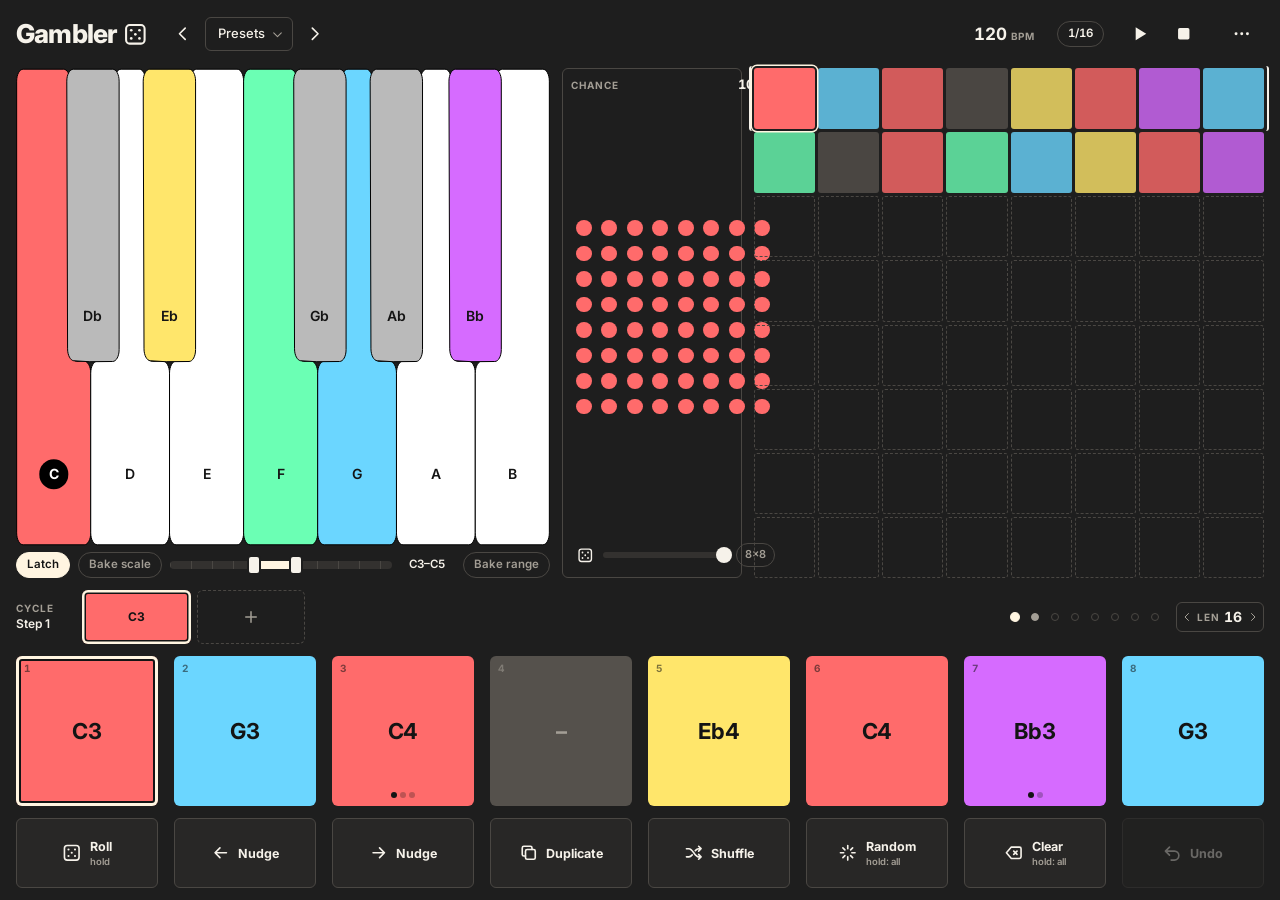
==== web/index.html @ 9e31f513 "Add webview UI prototype with mock engine Vanilla HTML/CSS/JS frontend for the planned WebBrowserCom" ====
<!doctype html>
<html lang="en">
<head>
<meta charset="utf-8">
<meta name="viewport" content="width=device-width, initial-scale=1, viewport-fit=cover, user-scalable=no">
<title>Gambler</title>
<link rel="stylesheet" href="css/style.css">
</head>
<body>
<!--APP-->
<div id="app" class="app">

  <header class="bar">
    <div class="logo">Gambler<span data-icon="dice"></span></div>

    <div class="preset">
      <button id="preset-prev" class="icon-btn" data-icon="chevL" data-learn="preset-prev" aria-label="Previous preset"></button>
      <button id="preset-name" class="preset-name" aria-haspopup="true"><span id="preset-label">Presets</span><span data-icon="chevDown"></span></button>
      <button id="preset-next" class="icon-btn" data-icon="chevR" data-learn="preset-next" aria-label="Next preset"></button>
    </div>

    <div class="bar-spacer"></div>

    <button id="tempo" class="tempo" aria-label="Tempo. Drag up or down to change"><b id="tempo-val">120</b><small>BPM</small></button>
    <button id="subdiv" class="chip" data-learn="subdivision" aria-label="Step size">1/16</button>

    <div class="transport">
      <button id="play" class="icon-btn play" data-learn="play" aria-label="Play or pause"><span class="when-stopped" data-icon="play"></span><span class="when-playing" data-icon="pause"></span></button>
      <button id="stop" class="icon-btn" data-icon="stop" data-learn="stop" aria-label="Stop"></button>
    </div>

    <button id="menu-btn" class="icon-btn" data-icon="more" aria-label="More" aria-haspopup="true"></button>
  </header>

  <section class="upper">
    <div class="scale-panel">
      <div class="keys-wrap">
        <svg id="keys" class="keys" preserveAspectRatio="none" role="group" aria-label="Scale keys"></svg>
        <div id="key-labels" class="key-labels"></div>
      </div>
      <div class="scale-tools">
        <button id="latch" class="chip" data-learn="latch" title="On: tap keys to toggle them. Off: a key is in the scale only while held.">Latch</button>
        <button id="bake-scale" class="chip" data-learn="bake-scale" title="Write the scale into the stored notes instead of applying it while playing.">Bake scale</button>
        <div id="range" class="range" data-learn="range" role="group" aria-label="Note range">
          <div class="range-track"><div class="range-fill"></div><div class="range-handle" data-h="min"></div><div class="range-handle" data-h="max"></div></div>
        </div>
        <span id="range-label" class="range-label">C3–C5</span>
        <button id="bake-range" class="chip" data-learn="bake-range" title="Write the range into the stored notes instead of applying it while playing.">Bake range</button>
      </div>
    </div>

    <div class="prob-panel">
      <div class="panel-head"><span class="label">Chance</span><b id="prob-val">100%</b></div>
      <div class="prob-box"><div id="prob-grid" class="prob-grid" data-learn="probability" aria-label="Chance pattern. Drag to paint cells"></div></div>
      <div class="prob-tools">
        <button id="prob-dice" class="icon-btn small" data-icon="dice" aria-label="Scatter the pattern again"></button>
        <input id="prob-slider" class="slider" type="range" min="0" max="100" step="1" value="100" aria-label="Chance that a rolled step plays">
        <button id="prob-div" class="chip small" aria-label="Pattern size">8×8</button>
      </div>
    </div>

    <div class="grid-panel">
      <div id="seq-grid" class="seq-grid" aria-label="Sequence overview. Tap a row to page, drag to set length"><div class="page-frame"></div></div>
    </div>
  </section>

  <section class="lane">
    <div class="lane-title"><span class="label">Cycle</span><span id="lane-step">Step 1</span></div>
    <div id="cycle" class="cycle"></div>
    <div class="lane-right">
      <div id="pages" class="pages" aria-label="Pages"></div>
      <div id="len" class="len" role="group" aria-label="Sequence length. Drag sideways, or tap either side">
        <span data-icon="chevL"></span><span class="label">Len</span><b id="len-val">16</b><span data-icon="chevR"></span>
      </div>
    </div>
  </section>

  <section id="pads" class="pads" aria-label="Steps"></section>
  <section id="actions" class="actions" aria-label="Sequence actions"></section>
</div>

<div id="learn-banner" class="learn-banner" hidden>
  <span data-icon="learn"></span>
  <span id="learn-text">MIDI learn: tap a control, then move a knob or key on your controller.</span>
  <button id="learn-clear" class="chip" hidden>Remove mapping</button>
  <button id="learn-done" class="chip solid">Done</button>
</div>

<div id="popover" class="popover" hidden></div>

<div id="sheet" class="sheet" hidden>
  <div class="sheet-card" role="dialog" aria-label="Settings">
    <div class="sheet-head"><h2>Settings</h2><button id="sheet-close" class="icon-btn" data-icon="close" aria-label="Close settings"></button></div>
    <div class="sheet-body">
      <fieldset>
        <legend>Clock</legend>
        <div class="row"><span>Source</span><div id="set-clock" class="seg" data-param="clockMode"><button data-v="0">Internal</button><button data-v="1">Host</button><button data-v="2">MIDI clock</button></div></div>
        <div class="row"><label for="set-bpm">Tempo</label><input id="set-bpm" type="number" min="20" max="999" step="1" inputmode="numeric"></div>
        <div class="row"><span>Step size</span><div id="set-subdiv" class="seg" data-param="subdivision"><button data-v="0">1/4</button><button data-v="1">1/8</button><button data-v="2">1/16</button><button data-v="3">1/32</button></div></div>
      </fieldset>
      <fieldset>
        <legend>MIDI</legend>
        <div class="row"><label for="set-channel">Output channel</label><select id="set-channel"></select></div>
        <div class="row"><label for="set-notelen">Note length <b id="set-notelen-val"></b></label><input id="set-notelen" class="slider" type="range" min="10" max="200" step="5"></div>
        <div class="row"><label for="set-preview">Play notes while editing</label><input id="set-preview" class="switch" type="checkbox"></div>
        <div class="row"><label for="set-follow">Follow the playhead</label><input id="set-follow" class="switch" type="checkbox"></div>
      </fieldset>
      <fieldset>
        <legend>Note colours</legend>
        <div id="set-colours" class="colours"></div>
        <div class="row"><span></span><button id="set-colours-reset" class="chip">Reset colours</button></div>
      </fieldset>
    </div>
  </div>
</div>

<div id="toast" class="toast" role="status" hidden></div>
<!--/APP-->
<script src="js/icons.js"></script>
<script src="js/mock-engine.js"></script>
<script src="js/bridge.js"></script>
<script src="js/app.js"></script>
</body>
</html>
---- web/css/style.css ----
/* Layout: one screen, five bands (bar, scale + chance + overview, cycle lane,
   pads, actions). Keys and pads carry all the colour; everything else stays graphite. */
@font-face {
  font-family: "Inter";
  src: url("../fonts/Inter-VariableFont.ttf") format("truetype");
  font-weight: 100 900;
  font-display: swap;
}

:root {
  color-scheme: dark;
  --bg: #1e1e1e;
  --panel: #282726;
  --raise: #33312f;
  --line: #4a4743;
  --ink: #f6f2ea;
  --mute: #a39e95;
  --cream: #fff5e1;      /* playhead fill and selection outline */
  --accent: #ff6b6b;     /* chance dots, roll, learn */
  --go: #4ade80;         /* transport running */
  --rest: #55514c;
  --on-colour: #141414;  /* text on note colours */

  --font: "Inter", system-ui, -apple-system, "Segoe UI", sans-serif;
  --gap: clamp(6px, 1.6vh, 12px);
  --r: 6px;
  --bar-h: clamp(34px, 8vh, 44px);
  --lane-h: clamp(38px, 9.5vh, 54px);
  --pads-h: clamp(60px, 21vh, 150px);
  --actions-h: clamp(42px, 11.5vh, 70px);
}

*, *::before, *::after { box-sizing: border-box; }
[hidden] { display: none !important; }

html, body { height: 100%; }

body {
  margin: 0;
  background: var(--bg);
  color: var(--ink);
  font: 500 13px/1.2 var(--font);
  overflow: hidden;
  overscroll-behavior: none;
  -webkit-user-select: none;
  user-select: none;
  -webkit-touch-callout: none;
  -webkit-tap-highlight-color: transparent;
}

button, input, select { font: inherit; color: inherit; }
button { background: none; border: 0; padding: 0; cursor: pointer; touch-action: manipulation; }
button:focus-visible, input:focus-visible, select:focus-visible, [tabindex]:focus-visible {
  outline: 2px solid var(--cream);
  outline-offset: 2px;
}

.icon { width: 1.5em; height: 1.5em; display: block; flex: none; }
[data-icon] { display: inline-flex; align-items: center; justify-content: center; }
.label { font-size: 10px; font-weight: 700; letter-spacing: 0.09em; text-transform: uppercase; color: var(--mute); }

/* ------------------------------------------------------------ app frame */
.app {
  height: 100%;
  display: grid;
  grid-template-rows: var(--bar-h) minmax(0, 1fr) var(--lane-h) var(--pads-h) var(--actions-h);
  gap: var(--gap);
  padding-block: var(--gap);
  padding-left: max(16px, env(safe-area-inset-left, 0px));
  padding-right: max(16px, env(safe-area-inset-right, 0px));
}

/* ------------------------------------------------------------ top bar */
.bar { display: flex; align-items: center; gap: clamp(6px, 1.2vw, 14px); min-width: 0; }
.bar-spacer { flex: 1; }
.logo { display: flex; align-items: center; gap: 6px; font-size: clamp(18px, 5vh, 26px); font-weight: 800; letter-spacing: -0.03em; }
.logo .icon { width: 0.95em; height: 0.95em; }

.icon-btn {
  width: var(--bar-h); height: var(--bar-h); max-width: 44px; max-height: 44px;
  display: inline-flex; align-items: center; justify-content: center;
  border-radius: var(--r); color: var(--ink); flex: none;
}
.icon-btn:active { background: var(--raise); }
.icon-btn.small { width: 28px; height: 28px; font-size: 11px; }

.preset { display: flex; align-items: center; min-width: 0; }
.preset-name {
  display: flex; align-items: center; gap: 6px; height: calc(var(--bar-h) - 8px); max-height: 34px;
  padding: 0 8px 0 12px; border: 1.5px solid var(--line); border-radius: var(--r);
  min-width: 0; max-width: 22vw;
}
.preset-name #preset-label { overflow: hidden; text-overflow: ellipsis; white-space: nowrap; }
.preset-name .icon { width: 1em; height: 1em; color: var(--mute); }

.tempo { display: flex; align-items: baseline; gap: 4px; padding: 6px 8px; border-radius: var(--r); touch-action: none; cursor: ns-resize; }
.tempo b { font-size: 17px; font-weight: 700; font-variant-numeric: tabular-nums; }
.tempo small { font-size: 10px; font-weight: 700; letter-spacing: 0.08em; color: var(--mute); }

.chip {
  height: 26px; padding: 0 10px; border-radius: 999px; border: 1.5px solid var(--line);
  font-size: 11.5px; font-weight: 600; white-space: nowrap; color: var(--mute); flex: none;
}
.chip.is-on { background: var(--cream); border-color: var(--cream); color: var(--on-colour); }
.chip.solid { background: var(--ink); border-color: var(--ink); color: var(--on-colour); }
.chip.small { height: 24px; padding: 0 8px; font-size: 11px; }
#subdiv { color: var(--ink); font-variant-numeric: tabular-nums; }

.transport { display: flex; }
.play .when-playing { display: none; }
.is-playing .play { color: var(--go); }
.is-playing .play .when-playing { display: inline-flex; }
.is-playing .play .when-stopped { display: none; }

/* ------------------------------------------------------------ upper band */
.upper { display: flex; gap: var(--gap); min-height: 0; }
.scale-panel { flex: 1; min-width: 0; display: flex; flex-direction: column; gap: 6px; }

.keys-wrap { position: relative; flex: 1; min-height: 0; touch-action: none; }
.keys { position: absolute; inset: 0; width: 100%; height: 100%; display: block; }
.keys path { stroke: #000; stroke-width: 1; vector-effect: non-scaling-stroke; transition: fill 0.14s ease-out; cursor: pointer; }
.key-labels { position: absolute; inset: 0; pointer-events: none; }
.key-label {
  position: absolute; transform: translate(-50%, -50%);
  width: 2.1em; height: 2.1em; border-radius: 50%;
  display: flex; align-items: center; justify-content: center;
  font-size: clamp(10px, 2.6vh, 14px); font-weight: 600; color: var(--on-colour);
  transition: background 0.12s, color 0.12s;
}
.key-label.is-active { background: #000; color: #fff; font-weight: 700; transition-duration: 0.05s; }

.scale-tools { display: flex; align-items: center; gap: 8px; min-width: 0; }
.range { flex: 1; min-width: 60px; height: 26px; display: flex; align-items: center; touch-action: none; cursor: ew-resize; border-radius: var(--r); }
.range-track {
  position: relative; width: 100%; height: 8px; border-radius: 4px; background: var(--raise);
  /* a tick at every C */
  background-image: repeating-linear-gradient(90deg, var(--line) 0 1px, transparent 1px calc(100% * 12 / 127));
}
.range-fill { position: absolute; top: 0; bottom: 0; border-radius: 4px; background: var(--cream); }
.range-handle {
  position: absolute; top: 50%; width: 14px; height: 20px; margin: -10px 0 0 -7px;
  border-radius: 4px; background: var(--ink); border: 2px solid var(--bg);
}
.range-label { font-size: 11.5px; font-weight: 600; font-variant-numeric: tabular-nums; min-width: 4.8em; text-align: center; }

.prob-panel {
  flex: none; width: clamp(118px, 15vw, 180px);
  display: grid; grid-template-rows: auto minmax(0, 1fr) auto; gap: 6px;
  padding: 8px; border: 1.5px solid var(--line); border-radius: var(--r);
}
.panel-head { display: flex; align-items: baseline; justify-content: space-between; }
.panel-head b { font-size: 13px; font-variant-numeric: tabular-nums; }
.prob-box { min-height: 0; min-width: 0; container-type: size; display: flex; align-items: center; justify-content: center; }
.prob-grid {
  width: min(100cqw, 100cqh); height: min(100cqw, 100cqh);
  display: grid; grid-template-columns: repeat(var(--dim, 8), 1fr); grid-template-rows: repeat(var(--dim, 8), 1fr);
  touch-action: none; cursor: crosshair;
}
.prob-cell { display: flex; align-items: center; justify-content: center; }
.prob-cell::before { content: ""; width: 62%; height: 62%; border-radius: 50%; background: var(--raise); transition: background 0.08s; }
.prob-cell.is-on::before { background: var(--accent); }
.prob-cell.is-tick::before { box-shadow: 0 0 0 2px var(--cream); }
.prob-tools { display: flex; align-items: center; gap: 4px; }
.prob-tools .slider { flex: 1; min-width: 0; }

.grid-panel { flex: none; height: 100%; aspect-ratio: 1; }
.seq-grid {
  position: relative; width: 100%; height: 100%;
  display: grid; grid-template-columns: repeat(8, 1fr); grid-template-rows: repeat(8, 1fr); gap: 3px;
  touch-action: none;
}
.seq-cell { border-radius: 3px; background: var(--c, var(--rest)); opacity: 0.8; }
.seq-cell.is-rest { background: var(--rest); }
.seq-cell.is-ghost { background: none; border: 1px dashed var(--line); opacity: 1; }
.seq-cell.is-selected { box-shadow: 0 0 0 2px var(--bg), 0 0 0 3.5px var(--cream); opacity: 1; z-index: 1; }
.seq-cell.is-playing { background: var(--cream); opacity: 1; }
.page-frame {
  position: absolute; left: -5px; right: -5px; height: calc(12.5% + 1.4px); top: calc(var(--page, 0) * 12.5% + var(--page, 0) * 0.375px - 2px);
  border-left: 2px solid var(--ink); border-right: 2px solid var(--ink); border-radius: 3px; pointer-events: none;
  transition: top 0.12s ease-out;
}

/* ------------------------------------------------------------ cycle lane */
.lane { display: flex; align-items: stretch; gap: var(--gap); min-width: 0; }
.lane-title { flex: none; width: 54px; display: flex; flex-direction: column; justify-content: center; gap: 3px; }
#lane-step { font-size: 12px; font-weight: 600; white-space: nowrap; }
.cycle { flex: 1; min-width: 0; display: grid; grid-template-columns: repeat(8, minmax(0, 1fr)); gap: 6px; }
.slot {
  position: relative; border-radius: var(--r); background: var(--c, var(--rest)); color: var(--on-colour);
  display: flex; align-items: center; justify-content: center;
  font-size: 12px; font-weight: 700; touch-action: none; cursor: ns-resize;
}
.slot.is-rest { background: var(--rest); }
.slot.is-add { background: none; border: 1.5px dashed var(--line); color: var(--mute); cursor: pointer; }
.slot.is-selected { box-shadow: inset 0 0 0 2.5px var(--cream), inset 0 0 0 4px var(--on-colour); }
.slot.is-cur::after { content: ""; position: absolute; left: 50%; bottom: 4px; width: 6px; height: 6px; margin-left: -3px; border-radius: 50%; background: var(--on-colour); }
.slot.is-rest.is-cur::after { background: var(--cream); }
.slot-x {
  position: absolute; top: -6px; right: -6px; width: 20px; height: 20px; border-radius: 50%;
  background: var(--ink); color: var(--on-colour); display: none; align-items: center; justify-content: center; font-size: 9px; z-index: 2;
}
.slot.is-selected.can-remove .slot-x { display: flex; }

.lane-right { flex: none; display: flex; align-items: center; gap: 12px; }
.pages { display: flex; gap: 2px; }
.page-dot { width: 18px; height: 28px; display: flex; align-items: center; justify-content: center; }
.page-dot::before { content: ""; width: 8px; height: 8px; border-radius: 50%; border: 1.5px solid var(--line); }
.page-dot.has-steps::before { background: var(--mute); border-color: var(--mute); }
.page-dot.is-current::before { background: var(--cream); border-color: var(--cream); transform: scale(1.25); }
.len { display: flex; align-items: center; gap: 4px; height: 30px; padding: 0 4px; border: 1.5px solid var(--line); border-radius: var(--r); touch-action: none; cursor: ew-resize; }
.len b { font-size: 14px; font-variant-numeric: tabular-nums; min-width: 1.4em; text-align: center; }
.len .icon { width: 12px; height: 12px; color: var(--mute); }

/* ------------------------------------------------------------ pads */
.pads, .actions { display: grid; grid-template-columns: repeat(8, minmax(0, 1fr)); gap: clamp(6px, 1.4vw, 16px); min-height: 0; }

.pad {
  position: relative; border-radius: var(--r); background: var(--c, var(--rest)); color: var(--on-colour);
  display: flex; align-items: center; justify-content: center;
  touch-action: none; cursor: ns-resize; transition: transform 0.08s ease-out;
}
.pad-note { font-size: clamp(13px, 4.2vh, 22px); font-weight: 700; letter-spacing: -0.01em; }
.pad-index { position: absolute; top: 6px; left: 8px; font-size: 10px; font-weight: 700; opacity: 0.55; font-variant-numeric: tabular-nums; }
.pad.is-rest { background: var(--rest); color: var(--mute); }
.pad.is-ghost { background: none; border: 1.5px dashed var(--line); color: var(--mute); cursor: pointer; }
.pad.is-selected { box-shadow: inset 0 0 0 3px var(--cream), inset 0 0 0 5px var(--on-colour); }
.pad.is-playing { background: var(--cream); color: var(--on-colour); }
.pad.is-dragging { transform: scale(1.05); z-index: 2; }
.pad.is-dragging .pad-note { font-size: clamp(16px, 5.5vh, 28px); }
.pips { position: absolute; left: 0; right: 0; bottom: 8px; display: flex; justify-content: center; gap: 3px; }
.pips i { width: 6px; height: 6px; border-radius: 50%; background: currentColor; opacity: 0.28; }
.pips i.is-cur { opacity: 1; }

/* ------------------------------------------------------------ actions */
.action {
  position: relative; overflow: hidden;
  display: flex; align-items: center; justify-content: center; gap: 8px;
  border: 1.5px solid var(--line); border-radius: var(--r); background: var(--panel); color: var(--ink);
  touch-action: none;
}
.action-text { display: flex; flex-direction: column; align-items: flex-start; gap: 2px; min-width: 0; }
.action-text b { font-size: 12.5px; font-weight: 700; }
.action-text small { font-size: 9.5px; font-weight: 600; color: var(--mute); white-space: nowrap; }
.action:active, .action.is-pressed { background: var(--raise); }
.action.is-on { background: var(--accent); border-color: var(--accent); color: var(--on-colour); }
.action:disabled { opacity: 0.35; }
/* hold-to-apply-to-all: a bar fills while the finger stays down */
.action::after { content: ""; position: absolute; left: 0; bottom: 0; height: 3px; width: 0; background: var(--cream); }
.action.is-holding::after { width: 100%; transition: width 0.55s linear; }
.action.is-fired { background: var(--cream); color: var(--on-colour); }
.action.is-fired small { color: var(--on-colour); }

/* ------------------------------------------------------------ sliders, switches */
.slider { -webkit-appearance: none; appearance: none; height: 26px; background: none; margin: 0; touch-action: none; }
.slider::-webkit-slider-runnable-track { height: 6px; border-radius: 3px; background: var(--raise); }
.slider::-moz-range-track { height: 6px; border-radius: 3px; background: var(--raise); }
.slider::-webkit-slider-thumb { -webkit-appearance: none; width: 16px; height: 16px; margin-top: -5px; border-radius: 50%; background: var(--ink); border: 0; }
.slider::-moz-range-thumb { width: 16px; height: 16px; border-radius: 50%; background: var(--ink); border: 0; }

.switch { -webkit-appearance: none; appearance: none; width: 42px; height: 24px; border-radius: 12px; background: var(--raise); position: relative; margin: 0; cursor: pointer; transition: background 0.12s; }
.switch::before { content: ""; position: absolute; top: 3px; left: 3px; width: 18px; height: 18px; border-radius: 50%; background: var(--ink); transition: transform 0.12s; }
.switch:checked { background: var(--go); }
.switch:checked::before { transform: translateX(18px); }

.seg { display: inline-flex; border: 1.5px solid var(--line); border-radius: var(--r); overflow: hidden; }
.seg button { padding: 6px 10px; font-size: 12px; font-weight: 600; color: var(--mute); }
.seg button + button { border-left: 1.5px solid var(--line); }
.seg button.is-on { background: var(--cream); color: var(--on-colour); }

/* ------------------------------------------------------------ popover, sheet, toast */
.popover {
  position: fixed; z-index: 30; min-width: 190px; max-width: min(300px, calc(100vw - 32px)); max-height: calc(100% - 60px); overflow: auto;
  padding: 6px; background: var(--panel); border: 1.5px solid var(--line); border-radius: 10px; box-shadow: 0 12px 32px rgba(0, 0, 0, 0.5);
}
.menu-item { width: 100%; display: flex; align-items: center; gap: 10px; padding: 9px 10px; border-radius: var(--r); text-align: left; font-weight: 600; }
.menu-item:active, .menu-item.is-on { background: var(--raise); }
.menu-item .grow { flex: 1; min-width: 0; overflow: hidden; text-overflow: ellipsis; white-space: nowrap; }
.menu-item small { color: var(--mute); }
.menu-empty { padding: 9px 10px; color: var(--mute); }
.menu-sep { height: 1px; margin: 6px 4px; background: var(--line); }
.menu-row { display: flex; gap: 6px; padding: 4px; }
.menu-row input { flex: 1; min-width: 0; height: 32px; padding: 0 10px; border-radius: var(--r); border: 1.5px solid var(--line); background: var(--bg); -webkit-user-select: text; user-select: text; }
.menu-row .chip { height: 32px; }
.menu-del { width: 26px; height: 26px; display: flex; align-items: center; justify-content: center; border-radius: 50%; color: var(--mute); font-size: 9px; flex: none; }

.sheet { position: fixed; inset: 0; z-index: 20; background: rgba(0, 0, 0, 0.55); display: flex; align-items: center; justify-content: center; padding: 12px max(16px, env(safe-area-inset-right, 0px)) 12px max(16px, env(safe-area-inset-left, 0px)); }
.sheet-card { width: min(760px, 100%); max-height: 100%; display: flex; flex-direction: column; background: var(--panel); border: 1.5px solid var(--line); border-radius: 12px; }
.sheet-head { display: flex; align-items: center; justify-content: space-between; padding: 6px 6px 6px 16px; border-bottom: 1.5px solid var(--line); }
.sheet-head h2 { margin: 0; font-size: 15px; font-weight: 700; }
.sheet-body { overflow: auto; padding: 4px 16px 16px; display: grid; grid-template-columns: repeat(auto-fit, minmax(280px, 1fr)); gap: 4px 28px; -webkit-overflow-scrolling: touch; }
fieldset { border: 0; margin: 0; padding: 0; min-width: 0; }
legend { padding: 14px 0 6px; font-size: 10px; font-weight: 700; letter-spacing: 0.09em; text-transform: uppercase; color: var(--mute); }
.row { display: flex; align-items: center; justify-content: space-between; gap: 12px; min-height: 40px; }
.row > label, .row > span { min-width: 0; }
.row input[type="number"], .row select { height: 32px; width: 84px; padding: 0 8px; border-radius: var(--r); border: 1.5px solid var(--line); background: var(--bg); -webkit-user-select: text; user-select: text; }
.row .slider { width: 150px; }
.colours { display: grid; grid-template-columns: repeat(6, 1fr); gap: 8px; }
.colour { display: flex; flex-direction: column; align-items: center; gap: 4px; font-size: 11px; color: var(--mute); }
.colour input { width: 100%; height: 30px; padding: 0; border: 0; border-radius: var(--r); background: none; }

.toast {
  position: fixed; left: 50%; bottom: calc(14px + env(safe-area-inset-bottom, 0px)); transform: translateX(-50%); z-index: 40;
  max-width: calc(100% - 32px); padding: 9px 14px; border-radius: 999px; background: var(--ink); color: var(--on-colour); font-weight: 600; text-align: center;
}

/* ------------------------------------------------------------ MIDI learn */
.learn-banner {
  position: fixed; z-index: 25; top: calc(6px + env(safe-area-inset-top, 0px)); left: 50%; transform: translateX(-50%);
  width: max-content; max-width: calc(100% - 32px);
  display: flex; align-items: center; gap: 10px; padding: 7px 8px 7px 12px;
  background: var(--accent); color: var(--on-colour); border-radius: 999px; font-weight: 600;
}
.learn-banner .chip { border-color: var(--on-colour); color: var(--on-colour); }
.learn-banner .chip.solid { background: var(--on-colour); color: var(--ink); }
.is-learning [data-learn] { outline: 2px dashed var(--accent); outline-offset: 1px; cursor: pointer; }
.is-learning [data-learn].is-learn-selected { outline-style: solid; animation: learn-pulse 0.8s ease-in-out infinite alternate; }
.is-learning [data-learn][data-map]::before {
  content: attr(data-map); position: absolute; top: 2px; right: 2px; z-index: 3;
  padding: 2px 5px; border-radius: 4px; background: var(--accent); color: var(--on-colour); font-size: 9.5px; font-weight: 700; white-space: nowrap;
}
.is-learning .chip[data-learn], .is-learning .icon-btn[data-learn], .is-learning .range { position: relative; }
@keyframes learn-pulse { from { outline-color: var(--accent); } to { outline-color: var(--cream); } }

/* ------------------------------------------------------------ compact: short, wide host windows (iOS AUv3) */
@media (min-aspect-ratio: 26/10), (max-height: 380px) {
  .app { grid-template-rows: var(--bar-h) var(--lane-h) minmax(0, 1fr) var(--actions-h); }
  .upper { display: none; }
  :root { --lane-h: clamp(34px, 13vh, 54px); --actions-h: clamp(40px, 17vh, 70px); --bar-h: clamp(32px, 11vh, 44px); }
  .pad-note { font-size: clamp(14px, 6.5vh, 24px); }
}

/* ------------------------------------------------------------ portrait: stack and scroll */
@media (max-aspect-ratio: 1/1) {
  body { overflow-y: auto; }
  .app { height: auto; min-height: 100%; grid-template-rows: auto; grid-auto-rows: auto; }
  .bar { flex-wrap: wrap; }
  .upper { flex-wrap: wrap; }
  .scale-panel { flex: 1 0 100%; }
  .keys-wrap { flex: none; height: 30vh; min-height: 140px; }
  .scale-tools { flex-wrap: wrap; }
  .prob-panel { flex: 1; width: auto; min-width: 0; }
  .prob-box { aspect-ratio: 1; }
  .grid-panel { flex: 1; height: auto; min-width: 0; }
  .lane { flex-wrap: wrap; }
  .cycle { flex: 1 0 100%; order: 3; height: 44px; }
  .lane-title { flex-direction: row; align-items: center; width: auto; gap: 8px; }
  .lane-right { margin-left: auto; }
  .pads { gap: 5px; }
  .pad { aspect-ratio: 1; max-width: 100%; }
  .pad-index { display: none; }
  .pad-note { font-size: 12px; }
  .actions { grid-template-columns: repeat(4, minmax(0, 1fr)); grid-auto-rows: 52px; }
}

@media (prefers-reduced-motion: reduce) {
  *, *::before, *::after { transition-duration: 0.01s !important; animation: none !important; }
}
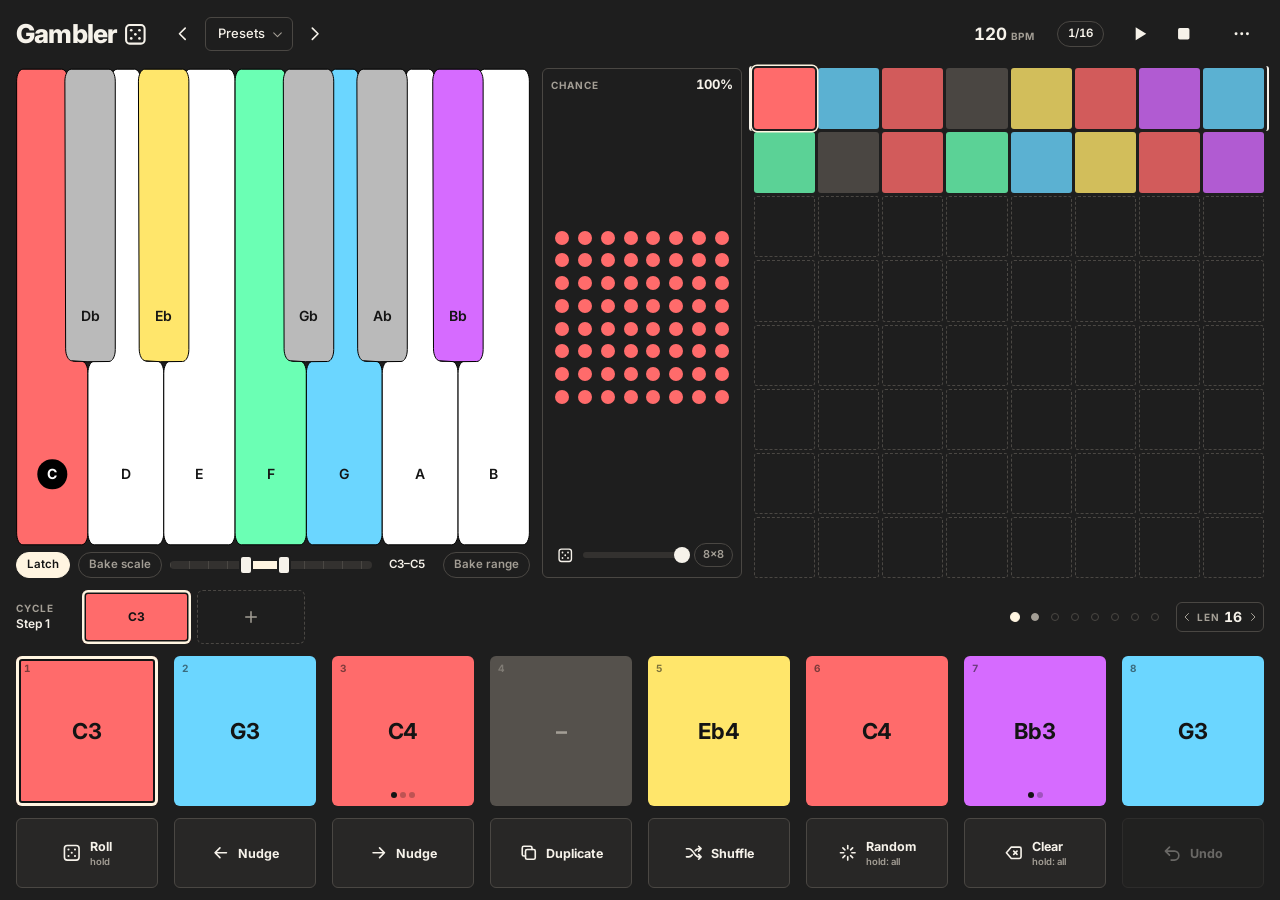
==== commit 2c933899: "Fix chance panel overflow, popover placement and MIDI-learn key styling Claude-Session: https://clau" ====
--- a/web/index.html
+++ b/web/index.html
@@ -81,7 +81,7 @@
 
 <div id="learn-banner" class="learn-banner" hidden>
   <span data-icon="learn"></span>
-  <span id="learn-text">MIDI learn: tap a control, then move a knob or key on your controller.</span>
+  <span id="learn-text">Tap a control to map it</span>
   <button id="learn-clear" class="chip" hidden>Remove mapping</button>
   <button id="learn-done" class="chip solid">Done</button>
 </div>
--- a/web/css/style.css
+++ b/web/css/style.css
@@ -144,8 +144,8 @@
 .range-label { font-size: 11.5px; font-weight: 600; font-variant-numeric: tabular-nums; min-width: 4.8em; text-align: center; }
 
 .prob-panel {
-  flex: none; width: clamp(118px, 15vw, 180px);
-  display: grid; grid-template-rows: auto minmax(0, 1fr) auto; gap: 6px;
+  flex: none; width: clamp(140px, 18vw, 200px);
+  display: grid; grid-template-columns: minmax(0, 1fr); grid-template-rows: auto minmax(0, 1fr) auto; gap: 6px;
   padding: 8px; border: 1.5px solid var(--line); border-radius: var(--r);
 }
 .panel-head { display: flex; align-items: baseline; justify-content: space-between; }
@@ -318,6 +318,9 @@
   content: attr(data-map); position: absolute; top: 2px; right: 2px; z-index: 3;
   padding: 2px 5px; border-radius: 4px; background: var(--accent); color: var(--on-colour); font-size: 9.5px; font-weight: 700; white-space: nowrap;
 }
+/* keys are SVG paths: mark them with their own stroke instead of a bounding-box outline */
+.is-learning .keys path { outline: none; stroke: var(--accent); stroke-width: 2.5; stroke-dasharray: 6 4; }
+.is-learning .keys path.is-learn-selected { stroke: var(--cream); stroke-dasharray: none; animation: none; }
 .is-learning .chip[data-learn], .is-learning .icon-btn[data-learn], .is-learning .range { position: relative; }
 @keyframes learn-pulse { from { outline-color: var(--accent); } to { outline-color: var(--cream); } }
 
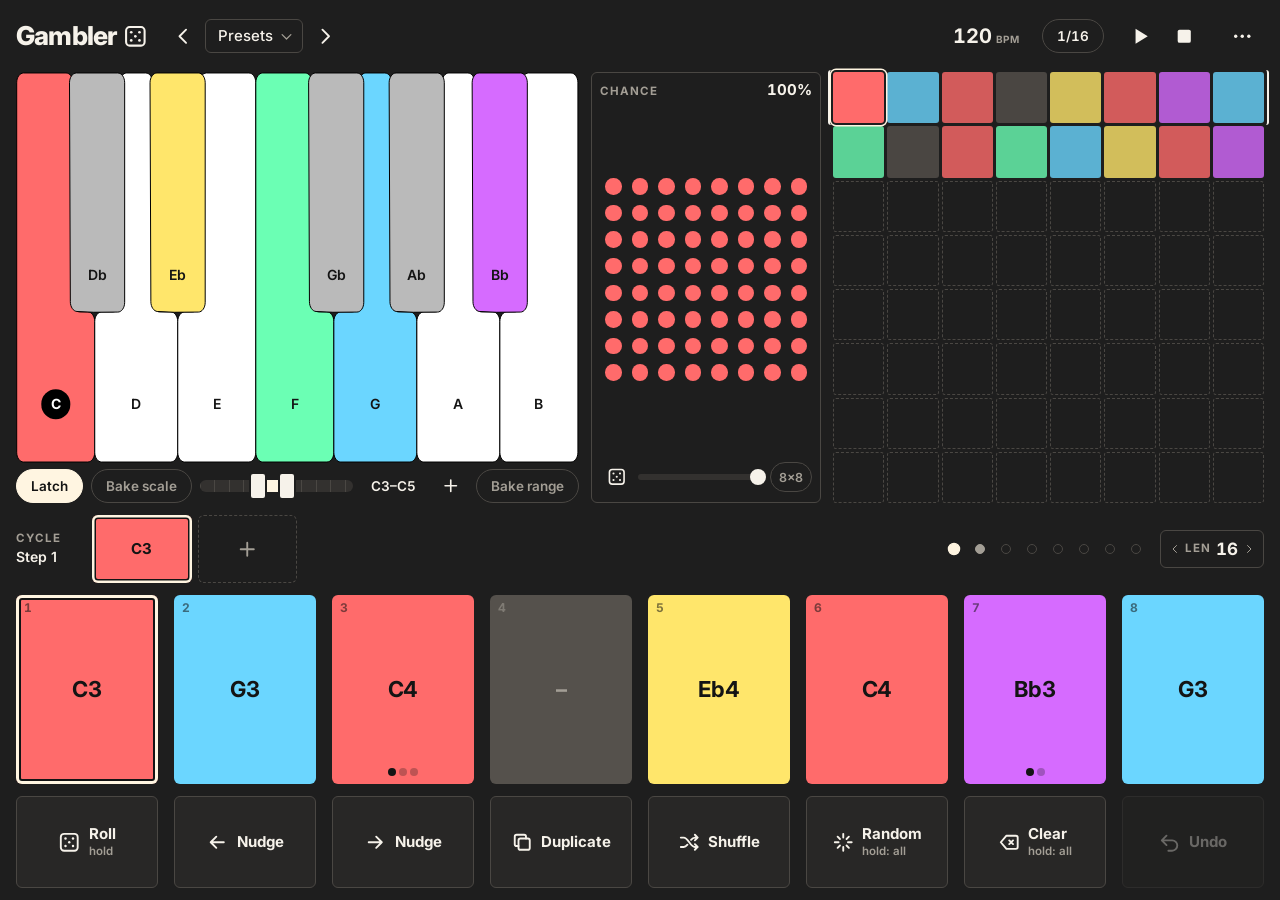
==== commit 3a67faa0: "Fill tall windows and support up to three note ranges in the prototype Claude-Session: https://claud" ====
--- a/web/index.html
+++ b/web/index.html
@@ -41,10 +41,12 @@
       <div class="scale-tools">
         <button id="latch" class="chip" data-learn="latch" title="On: tap keys to toggle them. Off: a key is in the scale only while held.">Latch</button>
         <button id="bake-scale" class="chip" data-learn="bake-scale" title="Write the scale into the stored notes instead of applying it while playing.">Bake scale</button>
-        <div id="range" class="range" data-learn="range" role="group" aria-label="Note range">
-          <div class="range-track"><div class="range-fill"></div><div class="range-handle" data-h="min"></div><div class="range-handle" data-h="max"></div></div>
+        <div id="range" class="range" data-learn="range" role="group" aria-label="Note ranges">
+          <div id="range-track" class="range-track"></div>
         </div>
         <span id="range-label" class="range-label">C3–C5</span>
+        <button id="range-remove" class="icon-btn small" data-icon="close" aria-label="Remove the selected note range" hidden></button>
+        <button id="range-add" class="icon-btn small" data-icon="plus" aria-label="Add a note range"></button>
         <button id="bake-range" class="chip" data-learn="bake-range" title="Write the range into the stored notes instead of applying it while playing.">Bake range</button>
       </div>
     </div>
--- a/web/css/style.css
+++ b/web/css/style.css
@@ -24,10 +24,10 @@
   --font: "Inter", system-ui, -apple-system, "Segoe UI", sans-serif;
   --gap: clamp(6px, 1.6vh, 12px);
   --r: 6px;
-  --bar-h: clamp(34px, 8vh, 44px);
-  --lane-h: clamp(38px, 9.5vh, 54px);
-  --pads-h: clamp(60px, 21vh, 150px);
-  --actions-h: clamp(42px, 11.5vh, 70px);
+  --bar-h: clamp(34px, 8vh, 48px);
+  --lane-h: clamp(38px, 9.5vh, 68px);
+  --pads-h: clamp(60px, 21vh, 230px);
+  --actions-h: clamp(42px, 11.5vh, 92px);
 }
 
 *, *::before, *::after { box-sizing: border-box; }
@@ -113,7 +113,7 @@
 .is-playing .play .when-stopped { display: none; }
 
 /* ------------------------------------------------------------ upper band */
-.upper { display: flex; gap: var(--gap); min-height: 0; }
+.upper { display: flex; gap: var(--gap); min-height: 0; container-type: size; }
 .scale-panel { flex: 1; min-width: 0; display: flex; flex-direction: column; gap: 6px; }
 
 .keys-wrap { position: relative; flex: 1; min-height: 0; touch-action: none; }
@@ -136,15 +136,17 @@
   /* a tick at every C */
   background-image: repeating-linear-gradient(90deg, var(--line) 0 1px, transparent 1px calc(100% * 12 / 127));
 }
-.range-fill { position: absolute; top: 0; bottom: 0; border-radius: 4px; background: var(--cream); }
+.range-fill { position: absolute; top: 0; bottom: 0; border-radius: 4px; background: var(--cream); opacity: 0.45; }
+.range-fill.is-active { opacity: 1; }
 .range-handle {
   position: absolute; top: 50%; width: 14px; height: 20px; margin: -10px 0 0 -7px;
-  border-radius: 4px; background: var(--ink); border: 2px solid var(--bg);
-}
+  border-radius: 4px; background: var(--mute); border: 2px solid var(--bg);
+}
+.range-handle.is-active { background: var(--ink); z-index: 1; }
 .range-label { font-size: 11.5px; font-weight: 600; font-variant-numeric: tabular-nums; min-width: 4.8em; text-align: center; }
 
 .prob-panel {
-  flex: none; width: clamp(140px, 18vw, 200px);
+  flex: none; width: clamp(140px, 18vw, 250px);
   display: grid; grid-template-columns: minmax(0, 1fr); grid-template-rows: auto minmax(0, 1fr) auto; gap: 6px;
   padding: 8px; border: 1.5px solid var(--line); border-radius: var(--r);
 }
@@ -163,7 +165,7 @@
 .prob-tools { display: flex; align-items: center; gap: 4px; }
 .prob-tools .slider { flex: 1; min-width: 0; }
 
-.grid-panel { flex: none; height: 100%; aspect-ratio: 1; }
+.grid-panel { flex: none; align-self: center; width: min(100cqh, 36cqw); height: min(100cqh, 36cqw); }
 .seq-grid {
   position: relative; width: 100%; height: 100%;
   display: grid; grid-template-columns: repeat(8, 1fr); grid-template-rows: repeat(8, 1fr); gap: 3px;
@@ -332,6 +334,32 @@
   .pad-note { font-size: clamp(14px, 6.5vh, 24px); }
 }
 
+/* ------------------------------------------------------------ roomy: full-size iPad and desktop windows */
+@media (min-height: 700px) and (min-width: 1000px) {
+  body { font-size: 15px; }
+  .label { font-size: 11.5px; }
+  .chip { height: 34px; padding: 0 14px; font-size: 13.5px; }
+  .chip.small { height: 30px; font-size: 12.5px; }
+  .icon-btn.small { width: 34px; height: 34px; font-size: 13px; }
+  .range { height: 34px; }
+  .range-track { height: 12px; border-radius: 6px; }
+  .range-handle { width: 18px; height: 28px; margin: -14px 0 0 -9px; }
+  .range-label { font-size: 13.5px; }
+  .panel-head b { font-size: 15px; }
+  .slot { font-size: 15px; }
+  #lane-step { font-size: 14px; }
+  .lane-title { width: 64px; }
+  .len { height: 38px; padding: 0 8px; }
+  .len b { font-size: 17px; }
+  .page-dot { width: 24px; height: 36px; }
+  .page-dot::before { width: 10px; height: 10px; }
+  .pad-index { font-size: 12px; }
+  .pips i { width: 8px; height: 8px; }
+  .action-text b { font-size: 15px; }
+  .action-text small { font-size: 11.5px; }
+  .tempo b { font-size: 20px; }
+}
+
 /* ------------------------------------------------------------ portrait: stack and scroll */
 @media (max-aspect-ratio: 1/1) {
   body { overflow-y: auto; }
@@ -343,7 +371,8 @@
   .scale-tools { flex-wrap: wrap; }
   .prob-panel { flex: 1; width: auto; min-width: 0; }
   .prob-box { aspect-ratio: 1; }
-  .grid-panel { flex: 1; height: auto; min-width: 0; }
+  .upper { container-type: normal; }
+  .grid-panel { flex: 1; width: auto; height: auto; aspect-ratio: 1; min-width: 0; align-self: flex-start; }
   .lane { flex-wrap: wrap; }
   .cycle { flex: 1 0 100%; order: 3; height: 44px; }
   .lane-title { flex-direction: row; align-items: center; width: auto; gap: 8px; }
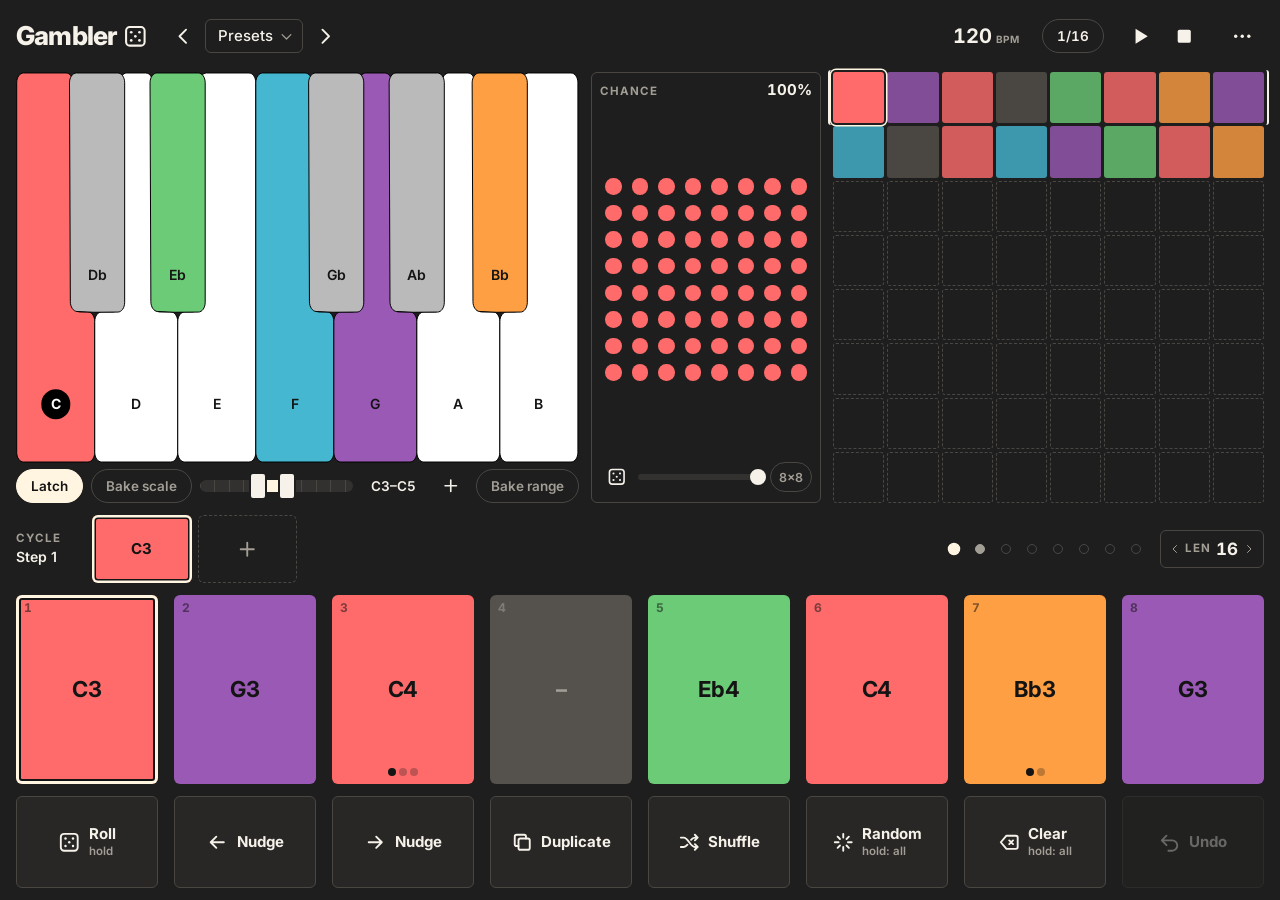
==== commit 3089829c: "Add web view editor, UI bridge, multiple note ranges and chord-safe scale keys - WebEditor hosts the" ====
--- a/web/index.html
+++ b/web/index.html
@@ -44,7 +44,7 @@
         <div id="range" class="range" data-learn="range" role="group" aria-label="Note ranges">
           <div id="range-track" class="range-track"></div>
         </div>
-        <span id="range-label" class="range-label">C3–C5</span>
+        <span id="range-label" class="range-label">C3&#8211;C5</span>
         <button id="range-remove" class="icon-btn small" data-icon="close" aria-label="Remove the selected note range" hidden></button>
         <button id="range-add" class="icon-btn small" data-icon="plus" aria-label="Add a note range"></button>
         <button id="bake-range" class="chip" data-learn="bake-range" title="Write the range into the stored notes instead of applying it while playing.">Bake range</button>
@@ -57,7 +57,7 @@
       <div class="prob-tools">
         <button id="prob-dice" class="icon-btn small" data-icon="dice" aria-label="Scatter the pattern again"></button>
         <input id="prob-slider" class="slider" type="range" min="0" max="100" step="1" value="100" aria-label="Chance that a rolled step plays">
-        <button id="prob-div" class="chip small" aria-label="Pattern size">8×8</button>
+        <button id="prob-div" class="chip small" aria-label="Pattern size">8&#215;8</button>
       </div>
     </div>
 
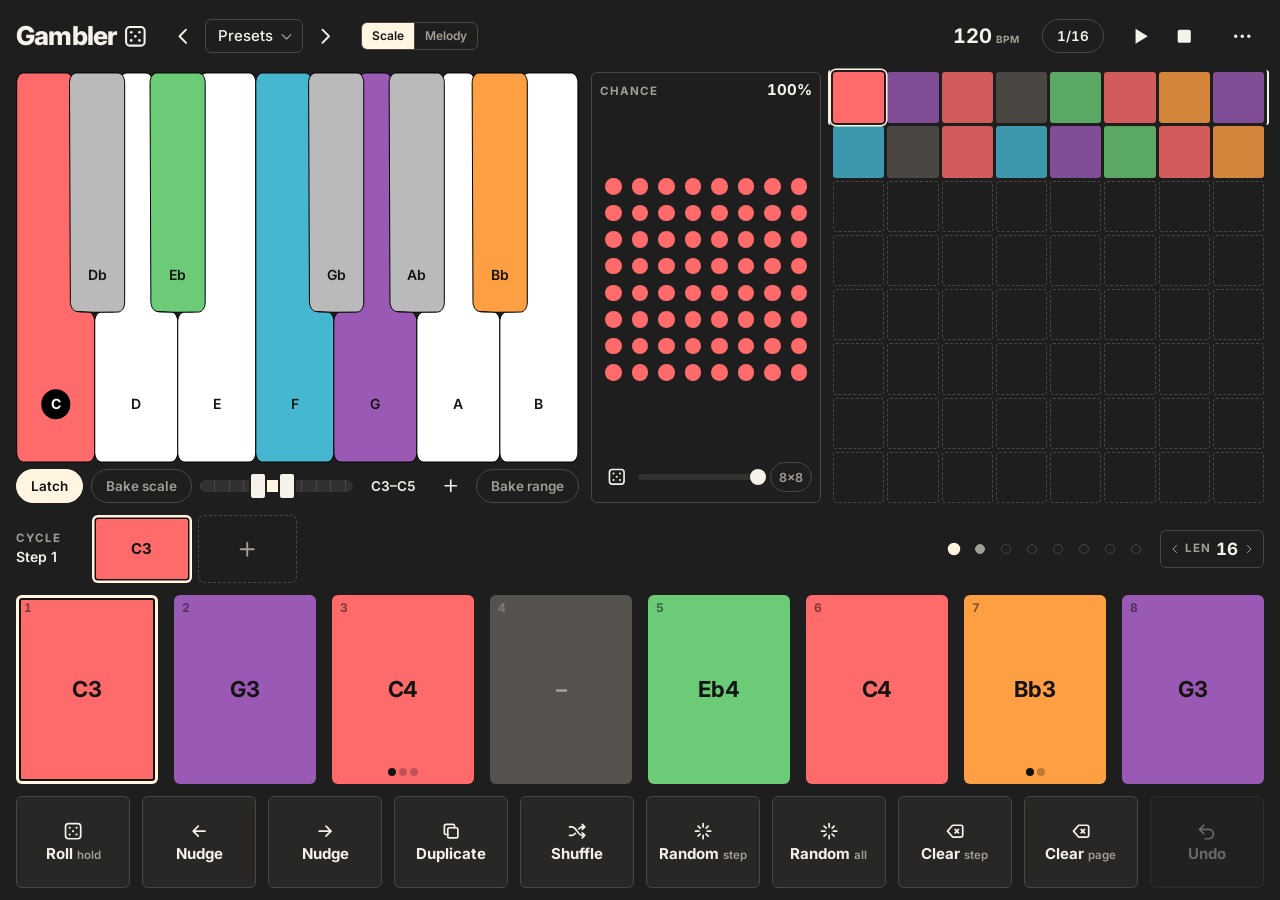
==== commit c3e85c3f: "Prototype a melody grid view in the web UI (mock engine only) Steps left to right, allowed notes bot" ====
--- a/web/index.html
+++ b/web/index.html
@@ -19,6 +19,8 @@
       <button id="preset-next" class="icon-btn" data-icon="chevR" data-learn="preset-next" aria-label="Next preset"></button>
     </div>
 
+    <div id="view-seg" class="seg view-seg" role="group" aria-label="Upper view"><button data-v="scale">Scale</button><button data-v="melody">Melody</button></div>
+
     <div class="bar-spacer"></div>
 
     <button id="tempo" class="tempo" aria-label="Tempo. Drag up or down to change"><b id="tempo-val">120</b><small>BPM</small></button>
@@ -33,6 +35,7 @@
   </header>
 
   <section class="upper">
+    <div id="roll" class="roll-panel"><canvas id="roll-canvas" aria-label="Melody. Drag a note to change it, drag across steps to draw, drag the note names to scroll"></canvas></div>
     <div class="scale-panel">
       <div class="keys-wrap">
         <svg id="keys" class="keys" preserveAspectRatio="none" role="group" aria-label="Scale keys"></svg>
--- a/web/css/style.css
+++ b/web/css/style.css
@@ -182,6 +182,13 @@
   transition: top 0.12s ease-out;
 }
 
+/* ------------------------------------------------------------ melody view (replaces the upper band's panels) */
+.roll-panel { display: none; flex: 1; min-width: 0; position: relative; border: 1.5px solid var(--line); border-radius: var(--r); overflow: hidden; touch-action: none; }
+.roll-panel canvas { position: absolute; inset: 0; width: 100%; height: 100%; display: block; cursor: crosshair; }
+.view-melody .roll-panel { display: block; }
+.view-melody .scale-panel, .view-melody .prob-panel, .view-melody .grid-panel { display: none; }
+.view-seg button { padding: 5px 10px; }
+
 /* ------------------------------------------------------------ cycle lane */
 .lane { display: flex; align-items: stretch; gap: var(--gap); min-width: 0; }
 .lane-title { flex: none; width: 54px; display: flex; flex-direction: column; justify-content: center; gap: 3px; }
@@ -215,6 +222,7 @@
 
 /* ------------------------------------------------------------ pads */
 .pads, .actions { display: grid; grid-template-columns: repeat(8, minmax(0, 1fr)); gap: clamp(6px, 1.4vw, 16px); min-height: 0; }
+.actions { grid-template-columns: repeat(10, minmax(0, 1fr)); gap: clamp(4px, 0.9vw, 12px); }
 
 .pad {
   position: relative; border-radius: var(--r); background: var(--c, var(--rest)); color: var(--on-colour);
@@ -236,21 +244,17 @@
 /* ------------------------------------------------------------ actions */
 .action {
   position: relative; overflow: hidden;
-  display: flex; align-items: center; justify-content: center; gap: 8px;
+  display: flex; flex-direction: column; align-items: center; justify-content: center; gap: 3px;
   border: 1.5px solid var(--line); border-radius: var(--r); background: var(--panel); color: var(--ink);
   touch-action: none;
 }
-.action-text { display: flex; flex-direction: column; align-items: flex-start; gap: 2px; min-width: 0; }
+.action-text { display: flex; align-items: baseline; gap: 4px; min-width: 0; }
+.action .icon { width: 1.35em; height: 1.35em; }
 .action-text b { font-size: 12.5px; font-weight: 700; }
 .action-text small { font-size: 9.5px; font-weight: 600; color: var(--mute); white-space: nowrap; }
 .action:active, .action.is-pressed { background: var(--raise); }
 .action.is-on { background: var(--accent); border-color: var(--accent); color: var(--on-colour); }
 .action:disabled { opacity: 0.35; }
-/* hold-to-apply-to-all: a bar fills while the finger stays down */
-.action::after { content: ""; position: absolute; left: 0; bottom: 0; height: 3px; width: 0; background: var(--cream); }
-.action.is-holding::after { width: 100%; transition: width 0.55s linear; }
-.action.is-fired { background: var(--cream); color: var(--on-colour); }
-.action.is-fired small { color: var(--on-colour); }
 
 /* ------------------------------------------------------------ sliders, switches */
 .slider { -webkit-appearance: none; appearance: none; height: 26px; background: none; margin: 0; touch-action: none; }
@@ -332,6 +336,10 @@
   .upper { display: none; }
   :root { --lane-h: clamp(34px, 13vh, 54px); --actions-h: clamp(40px, 17vh, 70px); --bar-h: clamp(32px, 11vh, 44px); }
   .pad-note { font-size: clamp(14px, 6.5vh, 24px); }
+  /* in a short window the melody view takes the place of the pads */
+  .view-melody .app { grid-template-rows: var(--bar-h) minmax(0, 1fr) var(--lane-h) var(--actions-h); }
+  .view-melody .upper { display: flex; }
+  .view-melody .pads { display: none; }
 }
 
 /* ------------------------------------------------------------ roomy: full-size iPad and desktop windows */
@@ -368,6 +376,7 @@
   .upper { flex-wrap: wrap; }
   .scale-panel { flex: 1 0 100%; }
   .keys-wrap { flex: none; height: 30vh; min-height: 140px; }
+  .roll-panel { flex: 1 0 100%; height: 46vh; min-height: 220px; }
   .scale-tools { flex-wrap: wrap; }
   .prob-panel { flex: 1; width: auto; min-width: 0; }
   .prob-box { aspect-ratio: 1; }
@@ -381,7 +390,9 @@
   .pad { aspect-ratio: 1; max-width: 100%; }
   .pad-index { display: none; }
   .pad-note { font-size: 12px; }
-  .actions { grid-template-columns: repeat(4, minmax(0, 1fr)); grid-auto-rows: 52px; }
+  .actions { grid-template-columns: repeat(5, minmax(0, 1fr)); grid-auto-rows: 52px; }
+  .action-text { flex-direction: column; align-items: center; gap: 0; }
+  .actions { grid-auto-rows: 62px; }
 }
 
 @media (prefers-reduced-motion: reduce) {
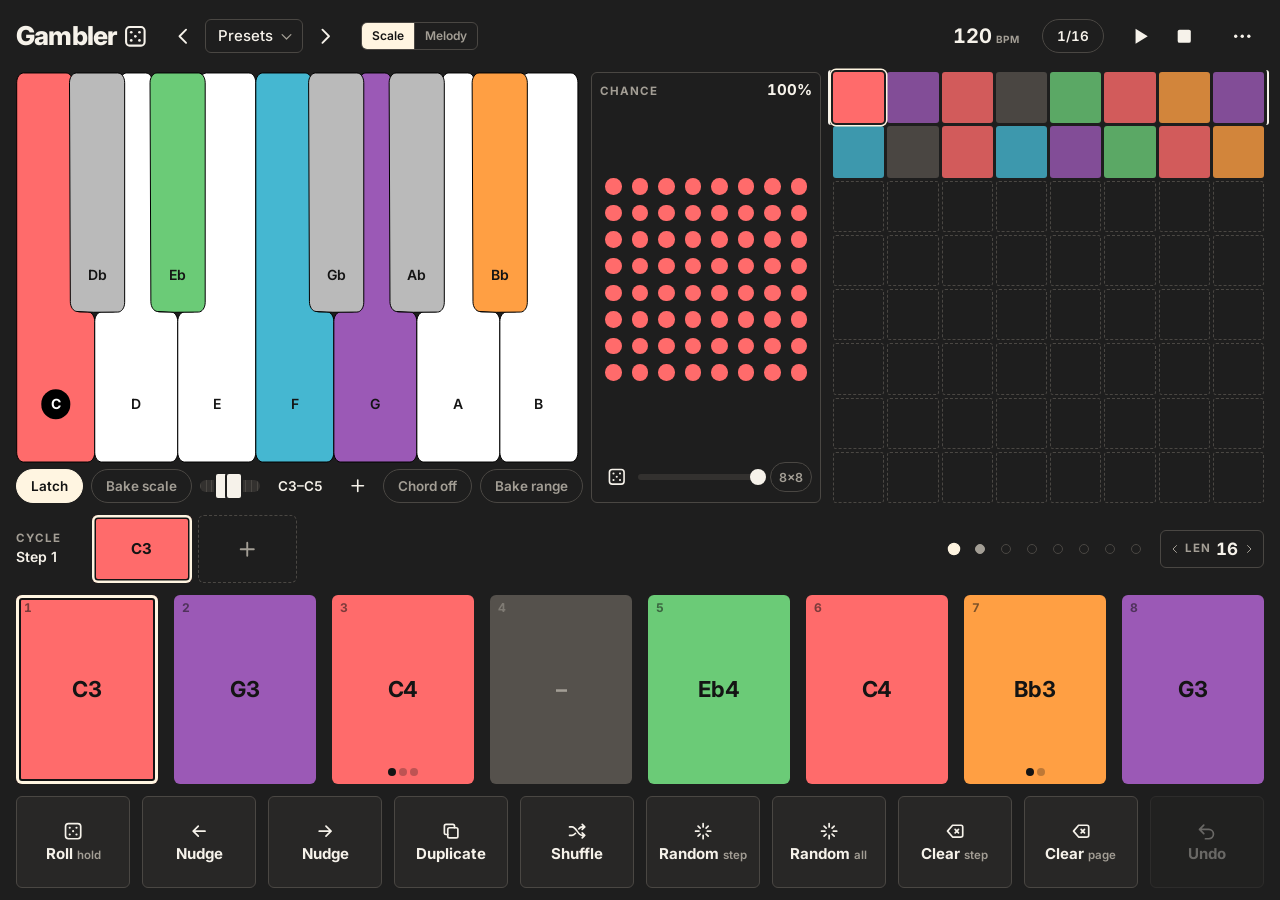
==== commit 0101b91a: "Let a chord on MIDI input set the note range (Off / Span / Exact) - Span: the range runs from the ch" ====
--- a/web/index.html
+++ b/web/index.html
@@ -50,6 +50,7 @@
         <span id="range-label" class="range-label">C3&#8211;C5</span>
         <button id="range-remove" class="icon-btn small" data-icon="close" aria-label="Remove the selected note range" hidden></button>
         <button id="range-add" class="icon-btn small" data-icon="plus" aria-label="Add a note range"></button>
+        <button id="follow" class="chip" data-learn="follow" title="Let a chord played on MIDI input set the range. Span: from its lowest to its highest note. Exact: only the notes you hold.">Chord off</button>
         <button id="bake-range" class="chip" data-learn="bake-range" title="Write the range into the stored notes instead of applying it while playing.">Bake range</button>
       </div>
     </div>
@@ -109,6 +110,7 @@
         <div class="row"><label for="set-notelen">Note length <b id="set-notelen-val"></b></label><input id="set-notelen" class="slider" type="range" min="10" max="200" step="5"></div>
         <div class="row"><label for="set-preview">Play notes while editing</label><input id="set-preview" class="switch" type="checkbox"></div>
         <div class="row"><label for="set-follow">Follow the playhead</label><input id="set-follow" class="switch" type="checkbox"></div>
+        <div class="row"><span>Chord on MIDI input sets the range</span><div id="set-range-follow" class="seg" data-param="rangeFollow"><button data-v="0">Off</button><button data-v="1">Span</button><button data-v="2">Exact</button></div></div>
       </fieldset>
       <fieldset>
         <legend>Note colours</legend>
--- a/web/css/style.css
+++ b/web/css/style.css
@@ -138,6 +138,13 @@
 }
 .range-fill { position: absolute; top: 0; bottom: 0; border-radius: 4px; background: var(--cream); opacity: 0.45; }
 .range-fill.is-active { opacity: 1; }
+/* while a chord sets the range, the manual ranges step back and the chord is drawn on top */
+.range.is-following .range-fill, .range.is-following .range-handle { opacity: 0.25; }
+.range-chord { position: absolute; top: -3px; bottom: -3px; border-radius: 5px; background: var(--accent); pointer-events: none; }
+.range-tick { position: absolute; top: -5px; bottom: -5px; width: 3px; margin-left: -1.5px; border-radius: 2px; background: var(--accent); pointer-events: none; }
+.range-label.is-following { color: var(--accent); }
+.chip.is-follow { background: var(--accent); border-color: var(--accent); color: var(--on-colour); }
+.chip.is-ignored { text-decoration: line-through; opacity: 0.5; }
 .range-handle {
   position: absolute; top: 50%; width: 14px; height: 20px; margin: -10px 0 0 -7px;
   border-radius: 4px; background: var(--mute); border: 2px solid var(--bg);
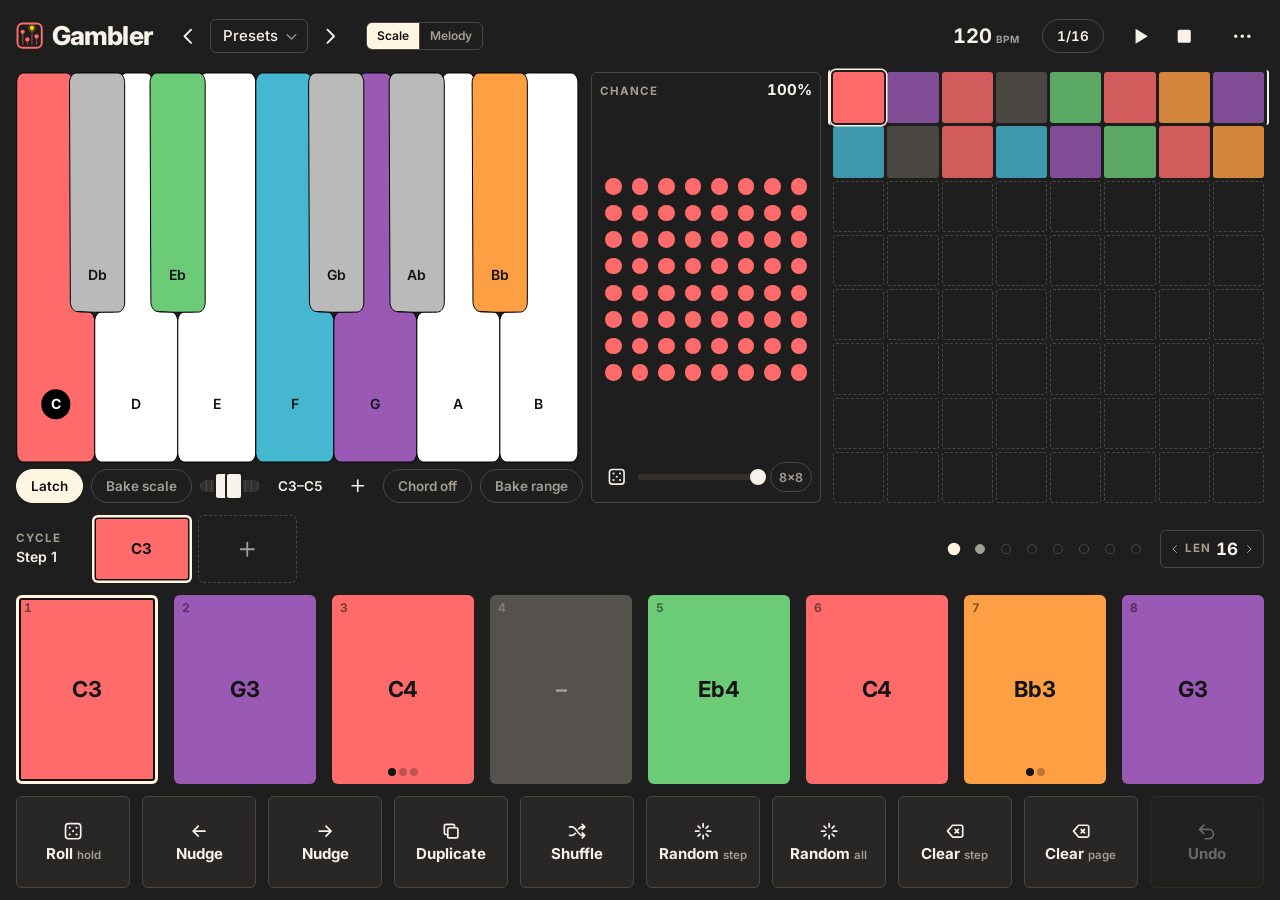
==== commit 53e75b08: "Add Report a bug menu item and new logo mark; regenerate screenshots" ====
--- a/web/index.html
+++ b/web/index.html
@@ -11,7 +11,7 @@
 <div id="app" class="app">
 
   <header class="bar">
-    <div class="logo">Gambler<span data-icon="dice"></span></div>
+    <div class="logo"><span data-icon="mark"></span>Gambler</div>
 
     <div class="preset">
       <button id="preset-prev" class="icon-btn" data-icon="chevL" data-learn="preset-prev" aria-label="Previous preset"></button>
--- a/web/css/style.css
+++ b/web/css/style.css
@@ -74,7 +74,9 @@
 .bar { display: flex; align-items: center; gap: clamp(6px, 1.2vw, 14px); min-width: 0; }
 .bar-spacer { flex: 1; }
 .logo { display: flex; align-items: center; gap: 6px; font-size: clamp(18px, 5vh, 26px); font-weight: 800; letter-spacing: -0.03em; }
-.logo .icon { width: 0.95em; height: 0.95em; }
+.logo { gap: 0.32em; }
+.logo > span { display: flex; }
+.logo .mark { width: 1.05em; height: 1.05em; flex: none; }
 
 .icon-btn {
   width: var(--bar-h); height: var(--bar-h); max-width: 44px; max-height: 44px;
